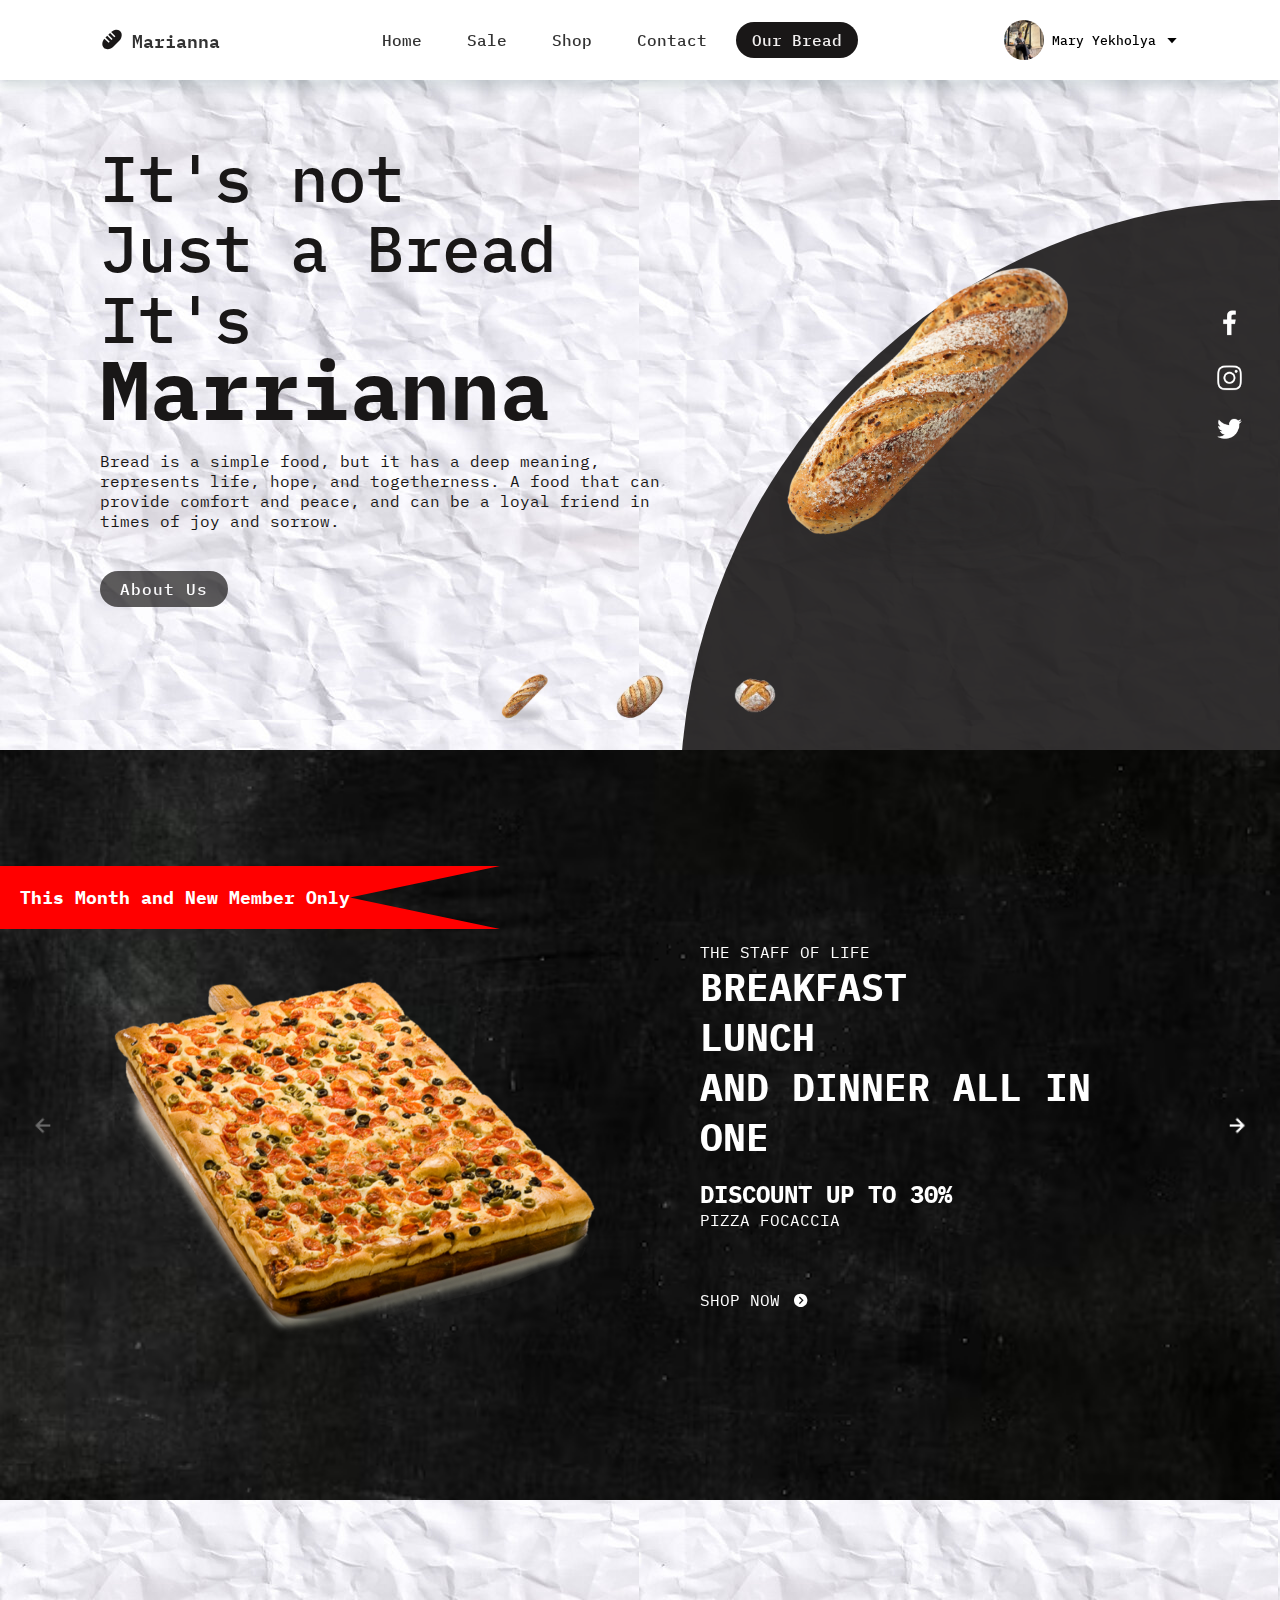
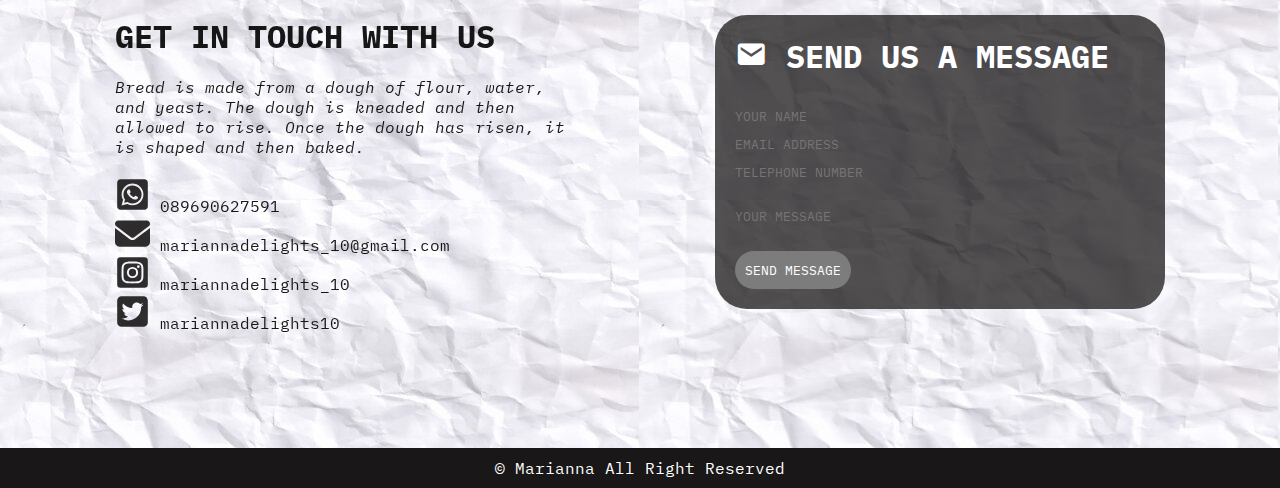
==== index.html @ 0a63a0da "Add files via upload" ====
<!--2372027 Mary Yekholya Simbolon-->
<!doctype html>
<html lang="en">
  <head>
    <meta charset="utf-8">
    <meta name="viewport" content="width=device-width, initial-scale=1">
    <title>Marianna's Bakery Shop</title>
    <link rel="stylesheet" href="home.css">
    <!--Link Icon-->
    <link rel="stylesheet" href="https://cdn.jsdelivr.net/npm/boxicons@latest/css/boxicons.min.css">
    <!--Link Swipper-->
    <link rel="stylesheet" href="https://cdn.jsdelivr.net/npm/swiper@11/swiper-bundle.min.css" />
  </head>
  <body>
<!--referensi coding https://www.youtube.com/watch?v=91Q6RvKvd7o&list=WL&index=4 https://youtu.be/qFVVCaOe6z8?si=NWwq6sIQMtYSYMHK-->
<!--sumber gambar dan informasi https://www.pngegg.com/ https://bard.google.com/-->

<!--navbar-->
<header>
  <a href="index.html" class="logo"><i class='bx bxs-baguette' ></i></i>Marianna</a>
  <div class="bx bx-menu" id="menu-icon"></div>
  <ul class="navbar">
    <li><a href="index.html">Home</a></li>
    <li><a href="#sale">Sale</a></li>
    <li><a href="shop.html">Shop</a></li>
    <li><a href="#contact">Contact</a></li>
    <li><a href="about.html" class="home-active">Our Bread</a></li>
  </ul>
  <div class="profile">
    <img src="images/profile.jpg" alt="">
    <span>Mary Yekholya</span>
    <i class='bx bx-caret-down' ></i>
    
  </div>
</header>
<!--navbar end-->

<!--section 1-->
<section class="hohom">
  <div class="circle"></div>
  <div class="content">
    <div class="textBox">
      <h2>It's not <br>Just a Bread<br>It's <span>Marrianna</span></h2>
      <p>Bread is a simple food, but it has a deep meaning, represents life, hope, and togetherness.
        A food that can provide comfort and peace, and can be a loyal friend in times of joy and sorrow.</p>
        <a href="about.html">About Us</a>
    </div>
    <div class="imgBox">
      <img src="images/Roti1.png" class="marianna">
    </div>
  </div>
  <ul class="thumb">
    <li><img src="images/thumb1.png" onclick="imgSlider('images/Roti1.png');changeCircleColor('#191717')"></li>
    <li><img src="images/thumb2.png" onclick="imgSlider('images/Roti2.png');changeCircleColor('#7D7C7C')"></li>
    <li><img src="images/thumb3.png" onclick="imgSlider('images/Roti3.png');changeCircleColor('#CCC8AA')"></li>
  </ul>
  <ul class="sosmed">
    <li><a href="#"><img src="images/facebook.png"></a> </li>
    <li><a href="#"><img src="images/instagram.png"></a> </li>
    <li><a href="#"><img src="images/twitter.png"></a> </li>
  </ul>
</section>
<!--section 1 end-->

<!--section 2-->
<section class="home swiper" id="sale">
  <h1 class="discount">This Month and New Member Only</h1>
  <div class="swiper-wrapper">
    <!--1-->
    <div class="swiper-slide container">
      <div class="swiper-slide container">
        <div class="home-img">
          <img src="images/sale1.png">
        </div>
        <div class="home-text">
          <p>The staff of life</p>
          <h1>Breakfast<br>lunch<br>and dinner all in one</h1>
          <h2>Discount Up to 30%</h2>
          <p>Pizza Focaccia</p><br><br><br>
          <a href="shop.html" class="bton">Shop Now<i class='bx bxs-chevron-right-circle'></i></a>
        </div>
      </div>
    </div>
    <!--2-->
    <div class="swiper-slide container">
      <div class="swiper-slide container">
        <div class="home-img">
          <img src="images/sale2.png">
        </div>
        <div class="home-text">
          <p>The staff of life</p>
          <h1>Breakfast<br>lunch<br>and dinner all in one</h1>
          <h2>Discount Up to 50%</h2>
          <p>Simit Bagel Cheese</p><br><br><br>
          <a href="shop.html" class="bton">Shop Now<i class='bx bxs-chevron-right-circle'></i></a>
        </div>
      </div>
    </div>
    <!--3-->
    <div class="swiper-slide container">
      <div class="swiper-slide container">
        <div class="home-img">
          <img src="images/sale3.png">
        </div>
        <div class="home-text">
          <p>The staff of life</p>
          <h1>Breakfast<br>lunch<br>and dinner all in one</h1>
          <h2>Discount Up to 35%</h2>
          <p>Ham&Cheese Ciabatta</p><br><br><br>
          <a href="shop.html" class="bton">Shop Now<i class='bx bxs-chevron-right-circle'></i></i></a>
        </div>
      </div>
    </div>
  </div>
  <div class="swiper-button-next"></div>
  <div class="swiper-button-prev"></div>
</section>
<!--Link Js Swiper-->
<script src="https://cdn.jsdelivr.net/npm/swiper@11/swiper-bundle.min.js"></script>
<!--section 2 end-->

<!--footer-->
<footer id="contact">
  <div id="list-contact">
    <h1>
      GET IN TOUCH WITH US
    </h1><br>
    <p class="p">
      Bread is made from a dough of flour, water, and yeast. The dough is kneaded and then allowed to rise. Once the dough has risen, it is shaped and then baked.
    </P><br>
    <p>
      <svg xmlns="http://www.w3.org/2000/svg" height="1em" viewBox="0 0 448 512"><path d="M224 122.8c-72.7 0-131.8 59.1-131.9 131.8 0 24.9 7 49.2 20.2 70.1l3.1 5-13.3 48.6 49.9-13.1 4.8 2.9c20.2 12 43.4 18.4 67.1 18.4h.1c72.6 0 133.3-59.1 133.3-131.8 0-35.2-15.2-68.3-40.1-93.2-25-25-58-38.7-93.2-38.7zm77.5 188.4c-3.3 9.3-19.1 17.7-26.7 18.8-12.6 1.9-22.4.9-47.5-9.9-39.7-17.2-65.7-57.2-67.7-59.8-2-2.6-16.2-21.5-16.2-41s10.2-29.1 13.9-33.1c3.6-4 7.9-5 10.6-5 2.6 0 5.3 0 7.6.1 2.4.1 5.7-.9 8.9 6.8 3.3 7.9 11.2 27.4 12.2 29.4s1.7 4.3.3 6.9c-7.6 15.2-15.7 14.6-11.6 21.6 15.3 26.3 30.6 35.4 53.9 47.1 4 2 6.3 1.7 8.6-1 2.3-2.6 9.9-11.6 12.5-15.5 2.6-4 5.3-3.3 8.9-2 3.6 1.3 23.1 10.9 27.1 12.9s6.6 3 7.6 4.6c.9 1.9.9 9.9-2.4 19.1zM400 32H48C21.5 32 0 53.5 0 80v352c0 26.5 21.5 48 48 48h352c26.5 0 48-21.5 48-48V80c0-26.5-21.5-48-48-48zM223.9 413.2c-26.6 0-52.7-6.7-75.8-19.3L64 416l22.5-82.2c-13.9-24-21.2-51.3-21.2-79.3C65.4 167.1 136.5 96 223.9 96c42.4 0 82.2 16.5 112.2 46.5 29.9 30 47.9 69.8 47.9 112.2 0 87.4-72.7 158.5-160.1 158.5z"/></svg>
      <span>089690627591</span>
    </p>
    <p>
      <svg xmlns="http://www.w3.org/2000/svg" height="1em" viewBox="0 0 512 512"><path d="M48 64C21.5 64 0 85.5 0 112c0 15.1 7.1 29.3 19.2 38.4L236.8 313.6c11.4 8.5 27 8.5 38.4 0L492.8 150.4c12.1-9.1 19.2-23.3 19.2-38.4c0-26.5-21.5-48-48-48H48zM0 176V384c0 35.3 28.7 64 64 64H448c35.3 0 64-28.7 64-64V176L294.4 339.2c-22.8 17.1-54 17.1-76.8 0L0 176z"/></svg>
      <img src>mariannadelights_10@gmail.com
    </p>
    <p>
      <svg xmlns="http://www.w3.org/2000/svg" height="1em" viewBox="0 0 448 512"><path d="M224,202.66A53.34,53.34,0,1,0,277.36,256,53.38,53.38,0,0,0,224,202.66Zm124.71-41a54,54,0,0,0-30.41-30.41c-21-8.29-71-6.43-94.3-6.43s-73.25-1.93-94.31,6.43a54,54,0,0,0-30.41,30.41c-8.28,21-6.43,71.05-6.43,94.33S91,329.26,99.32,350.33a54,54,0,0,0,30.41,30.41c21,8.29,71,6.43,94.31,6.43s73.24,1.93,94.3-6.43a54,54,0,0,0,30.41-30.41c8.35-21,6.43-71.05,6.43-94.33S357.1,182.74,348.75,161.67ZM224,338a82,82,0,1,1,82-82A81.9,81.9,0,0,1,224,338Zm85.38-148.3a19.14,19.14,0,1,1,19.13-19.14A19.1,19.1,0,0,1,309.42,189.74ZM400,32H48A48,48,0,0,0,0,80V432a48,48,0,0,0,48,48H400a48,48,0,0,0,48-48V80A48,48,0,0,0,400,32ZM382.88,322c-1.29,25.63-7.14,48.34-25.85,67s-41.4,24.63-67,25.85c-26.41,1.49-105.59,1.49-132,0-25.63-1.29-48.26-7.15-67-25.85s-24.63-41.42-25.85-67c-1.49-26.42-1.49-105.61,0-132,1.29-25.63,7.07-48.34,25.85-67s41.47-24.56,67-25.78c26.41-1.49,105.59-1.49,132,0,25.63,1.29,48.33,7.15,67,25.85s24.63,41.42,25.85,67.05C384.37,216.44,384.37,295.56,382.88,322Z"/></svg>
      <img src>mariannadelights_10
    </p>
    <p>
      <svg xmlns="http://www.w3.org/2000/svg" height="1em" viewBox="0 0 448 512"><path d="M64 32C28.7 32 0 60.7 0 96V416c0 35.3 28.7 64 64 64H384c35.3 0 64-28.7 64-64V96c0-35.3-28.7-64-64-64H64zM351.3 199.3v0c0 86.7-66 186.6-186.6 186.6c-37.2 0-71.7-10.8-100.7-29.4c5.3 .6 10.4 .8 15.8 .8c30.7 0 58.9-10.4 81.4-28c-28.8-.6-53-19.5-61.3-45.5c10.1 1.5 19.2 1.5 29.6-1.2c-30-6.1-52.5-32.5-52.5-64.4v-.8c8.7 4.9 18.9 7.9 29.6 8.3c-9-6-16.4-14.1-21.5-23.6s-7.8-20.2-7.7-31c0-12.2 3.2-23.4 8.9-33.1c32.3 39.8 80.8 65.8 135.2 68.6c-9.3-44.5 24-80.6 64-80.6c18.9 0 35.9 7.9 47.9 20.7c14.8-2.8 29-8.3 41.6-15.8c-4.9 15.2-15.2 28-28.8 36.1c13.2-1.4 26-5.1 37.8-10.2c-8.9 13.1-20.1 24.7-32.9 34c.2 2.8 .2 5.7 .2 8.5z"/></svg>
      <img src>mariannadelights10
    </p>
  </div>
  <div id="message">
    <form>
      <h1 class="h1">
      <span><i class='bx bxs-envelope' style='color: #fff;' ></i></span>
      SEND US A MESSAGE
      </h1>
      <input type="text" placeholder="YOUR NAME" class="text">
      <input type="text" placeholder="EMAIL ADDRESS" class="text">
      <input type="number" placeholder="TELEPHONE NUMBER" class="text">
      <input type="text" placeholder="YOUR MESSAGE" class="yourmessage">
      <input type="submit" value="SEND MESSAGE" class="sendmessage">
    </form>
  </div>
</footer>
<!--footer end-->
  <!--Copyright-->
  <div class="copyright">
    <p>
      &copy; Marianna All Right Reserved
    </p>
  </div>
  <!--Copyright end-->
<!--Link Js-->
<script src="home.js"></script>
  </body>
</html>
---- home.css ----
/*2372027 Mary Yekholya Simbolon*/
@import url('https://fonts.googleapis.com/css2?family=IBM+Plex+Mono:wght@100;400&display=swap');

*{
    margin: 0;
    padding: 0;
    list-style: none;
    text-decoration: none;
    box-sizing: border-box;
    scroll-padding-top: 2rem;
    scroll-behavior: smooth;
    --s1--1--:#fff;
    --s1--2--:#191717;
    --s1--3--:#7D7C7C;
    --s1--4--:#CCC8AA;
    --s1--5--:#F1EFEF;
    --s1--6--:#333;
    font-family: 'IBM Plex Mono', monospace;
}

img {
    width: 100%;
    height: auto;
}

body {
    background: url(images/background1.jpg);
}

::-webkit-scrollbar {
    width: 0.35rem;
    background: var(--s1--5--);
}

::-webkit-scrollbar-thumb {
    width: 0.35rem;
    background: var(--s1--2--);
    border-radius: 5rem;
}

/*header*/
header {
    position: fixed;
    width: 100%;
    top: 0;
    right: 0;
    z-index: 1000;
    display: flex;
    align-items: center;
    justify-content: space-between;
    background-color: var(--s1--1--);
    box-shadow: 0 8px 11px rgb(14 55 54 / 15%);
    padding: 20px 100px;
    transition: 0.5s;
}

.profile {
    display: flex;
    align-items: center;
    column-gap: 0.5rem;
    cursor: pointer;
}

.profile img {
    width: 40px;
    height: 40px;
    object-fit: cover;
    object-position: center;
    border-radius: 50%;
}

.profile span {
    font-size: 13px;
    font-weight: 500;
}

.logo {
    display: flex;
    align-items: center;
    font-size: 1.1rem;
    font-weight: 600;
    color: var(--s1--6--);
    column-gap: 0.5rem;
}

.logo .bx {
    font-size: 24px;
    color: var(--s1--2--);
}

.navbar {
    display: flex;
    column-gap: 0.8rem;
}

.navbar a {
    font-size: 1rem;
    font-weight: 500;
    color: var(--s1--6--);
    padding: 0.5rem 1rem;
    transition: 0.8s;
}

.navbar a:hover {
    color: var(--s1--1--);
    transition: 0.8s;
    background-color:  var(--s1--4--);
    border-radius: 5rem;
}

.navbar .home-active {
    background-color:  var(--s1--2--);
    border-radius: 5rem;
    color: var(--s1--5--);
}

.navbar .home-active:hover {
    background-color:  var(--s1--4--);
    color: var(--s1--1--);
    transition: 0.8s;
}

#menu-icon {
    font-size: 24px;
    cursor: pointer;
    z-index: 10001;
    display: none;
}
/*header end*/

/*section 1*/
.hohom {
    position: relative;
    width: 100%;
    height: 750px;
    padding: 100px;
    display: flex;
    justify-content: space-between;
    align-items: center;
}
.hohom .content {
    position: relative;
    width: 100%;
    display: flex;
    justify-content: space-between;
    align-items: center;
    min-width: 50px;
}

.content .textBox {
    position: relative;
    max-width: 600px;
    min-width: 100px;
}

.content .textBox h2 {
    color:var(--s1--2--);
    font-size: 4em;
    line-height: 1.1em;
    font-weight: 500;
}

.content .textBox h2 span {
    color: var(--s1--2--);
    font-size: 1.3em;
    font-weight: 900;
}

.content .textBox p {
    padding-top: 20px;
    color: var(--s1--2--);
}

.content .textBox a {
    display: inline-block;
    margin-top: 40px;
    padding: 8px 20px;
    background: var(--s1--2--);
    color: var(--s1--1--);
    border-radius: 40px;
    font-weight: 500;
    letter-spacing: 1px;
    text-decoration: none;
    transition: 0.8s;
    opacity: 0.7;
}

.content .textBox a:hover {
    background-color: var(--s1--4--);
    color: var(--s1--1--);
}

.content .imgBox {
    width: 700px;
    display: flex;
    justify-content: flex-end;
    padding-right: 20px;
    margin-top: 100px;
}

.content .imgBox img {
    max-width: 500px;
}

.thumb {
    position: absolute;
    left: 50%;
    bottom: 20px;
    transform: translateX(-50%);
    display: flex;
}

.thumb li {
    list-style: none;
    display: inline-block;
    margin: 0 20px;
    cursor: pointer;
    transition: 0.5s;
}

.thumb li:hover {
transform: translateY(-15px);
}

.thumb li img {
    max-width: 75px;
}

.sosmed {
    position: absolute;
    top: 50%;
    right: 30px;
    transform: translateY(-50%);
    display: flex;
    justify-content: center;
    align-items: center;
    flex-direction: column;
}

.sosmed li {
    list-style: none;
}

.sosmed li a {
    display: inline-block;
    margin: 5px 0;
    transform: scale(0.6);
    filter: invert(1);
}

.hohom .circle {
    position: absolute;
    top: 0;
    left: 0;
    width: 100%;
    height: 100%;
    background: var(--s1--2--);
    clip-path: circle(600px at right 800px);
    opacity: 0.9;
}
/*section 1 end*/

/*section 2*/
section.home {
    padding: 4.5rem 0 1.5rem;
    height: 750px;
    background:url(images/background.avif);
    background-repeat: no-repeat;
    background-size: 100% auto;
    background-position: center;
}

section.home .swiper-slide {
    display: flex;
    flex-direction: row;    
}

.container {
    width: 100%;
}

.swiper-wrappers {
    width: 100%;
    height: 600px;
}

.home-text {
    width: 50%;
    font-weight: 400;
    text-transform: uppercase;
    color: var(--s1--1--);
    margin: 50px;
    margin-left: 30px;
    padding: 70px;
}

.home-img {
    width: 50%;
}

.home-img img {
    width: 500px;
    height: 100%;
    object-fit:contain;
    margin-left: 100px;
}

.home-text span{
    padding: 0 150px;
}

.home-text h1 {
    font-size: 2.4rem;
    font-weight: 700;
    margin-bottom: 1rem;
}

.home-text a {
    color: var(--s1--1--);
    font-weight: 400;
    max-width: 160px;
    transition: 0.8s;
}

.home-text a:hover {
    color: var(--s1--1--);
    transform: translateX(10px);
}

.swiper-button-next {
    background: url(images/right.png);
    background-repeat: no-repeat;
    background-size: 100% auto;
    background-position: center;
    margin-right: 20px;
    width: 100px;
}

.swiper-button-next::after {
    display: none;
}

.swiper-button-prev {
    background: url(images/left.png);
    background-repeat: no-repeat;
    background-size: 100% auto;
    background-position: center;
    margin-left: 20px;
    width: 100px;
}

.swiper-button-prev::after {
    display: none;
}

.bton {
    color: var(--s1--2--);
    font-weight: 400;
    display: flex;
    align-items: center;
    column-gap: 0.8rem;
    max-width: 160px;
}

.discount {
    position: absolute;
    top: 1rem;
    left: 0;
    background-color: red;
    color: var(--s1--1--);
    padding: 20px 150px 20px 20px;
    clip-path: polygon(100% 0%, 70% 50%, 100% 100%, 0% 100%, 0% 50%, 0 0);
    font-size: 1.1em;
    font-weight: 900;
    margin-top: 100px;
}
/*Section 2 end*/

/*footer*/
footer svg {
    width: 35px;
    height: 35px;
    fill: var(--s1--2--);
}

#contact {
    display: flex;
    flex-direction: row;
    padding: 40px;
}

#list-contact {
    flex: 50%;
    padding: 75px;
    border-radius: 5rem;
    opacity: 0.9;
}

.p {
    font-size: medium;
    font-style: italic;
}

.h1 {
    padding-bottom: 20px;
}

#message {
    flex: 50%;
    padding: 75px;
    border-radius: 5rem;
}

#message form {
    padding: 20px;
    background-color: rgb(25 23 23 / 75%);
    border-radius: 2rem;
    color: var(--s1--1--);
}

.text {
    min-width: 100%;
    margin-top: 10px;
    background: transparent;
    border: none;
    outline: invert;
    color: var(--s1--1--);
}

.yourmessage {
    height: 50px;
    min-width: 100%;
    margin-top: 10px;
    background: transparent;
    border: none;
    outline: invert;
    color: var(--s1--1--);
}

.sendmessage {

    color: var(--s1--1--);
    background-color: var(--s1--3--);
    margin-top: 10px;
    border: none;
    border-radius: 1.5rem;
    padding: 10px;
    font-style: bold;
}

.sendmessage:hover {
    background-color: var(--s1--5--);
    color: var(--s1--2--);
    transition: 0.8s;
}

.copyright {
    padding: 10px;
    text-align: center;
    background-color: var(--s1--2--);
    color: var(--s1--1--);
}
/*footer end*/

/*making responsive*/
@media (max-width: 1250px) {
    .hohom .circle {
        clip-path: circle(550px at right 800px);
    }
}
@media (max-width: 1170px) {
    .hohom .circle {
        clip-path: circle(500px at right 800px);
    }
}
@media (max-width: 1080px) {
    header {
        padding: 18px 60px;
    }
    .home-text {
        padding: 0 100;
    }
    .container img {
        right: 100px;
    }
    .hohom .circle {
        clip-path: circle(450px at right 800px);
    }
    
}

@media (max-width: 991px) {
    header {
        padding: 18px 4%;
    }
    section {
        padding: 50px 4%;
    }
    .home-text h1 {
        font-size: 2rem;
    }
    .home-text {
        padding: 0 5%;
    }
    .swiper-button-next,
    .swiper-button-prev {
        margin: 0;
    }
    .content .textBox h2 {
        font-size: 3.7em;
    }
    .content .textBox h2 span {
        font-size: 1em;
    }
    .content .textBox p {
        font-size: 0.8rem;
    }
    .content .textBox a {
        font-size: 1rem;
        margin-top: 40px;
        padding: 7px 18px;
    }
}

@media (max-width: 852px) {
    header {
        padding: 12px 4%;
    }
    #menu-icon {
        display: initial;
    }
    .navbar {
        position: absolute;
        top: -570px;
        left: 0;
        right: 0;
        display: flex;
        flex-direction: column;
        background: var(--s1--1--);
        box-shadow: 4px 4px 0 4px rgb(14 55 54 / 15%);
        transition: 0.2s all linear;
        text-align: left;
    }
    .navbar a {
        padding: 1rem;
        margin: 1rem;
        display: block;
    }
    .navbar a:hover,
    .navbar .home-active {
        border-radius: 00.5rem;
        color: var(--s1--1--);
    }
    .navbar.active {
        top: 100%;
    }
    .home-text h1 {
        font-size: 1.7rem;
    }
    .container img {
        width: 390px;
    }
    .bton {
        padding: 0.6rem 1.2rem;
    }
    .product-container {
        grid-template-columns: repeat(auto-fit, minmax(244px, auto));
    }
}
@media (max-width: 712px) {
    .container img {
        right: 20px;
    }
    .heading h1 {
        font-size: 1.2rem;
    }
    .bton {
        max-width: 164px;

    }
    .content .textBox h2 {
        font-size: 2.9em;
    }
    .content .textBox h2 span {
        font-size: 0.8em;
    }
    .content .textBox p {
        font-size: 0.6rem;
    }
    .content .textBox a {
        font-size: 0.7rem;
    }
}
@media (max-width: 642px) {
    .container img {
        right: 0;
        width: 370px;
    }
}
@media (max-width: 546px) {
    .container img {
        right: 0;
        width: 370px;
        height: 820px;
        object-fit: contain;
    }
}
@media (max-width: 370px) {
    .logo {
        font-size: 1rem;
    }
    .profile img {
        width: 30px;
        height: 30px;
    }
    .profile span {
        font-size: 10px;
    }
    .home-text {
        padding-bottom: 17rem;
    }
    .home-text span {
        font-size: 0.8rem;
    }
    .home-text h1 {
        font-size: 1.4rem;
    }
    .heading {
        flex-direction: column;
        text-align: center;
    }
    .heading .bton {
        margin-top: 1rem;
    }
    .categories-container {
        gap: 1.5rem;
    }
}
/*making responsive end*/
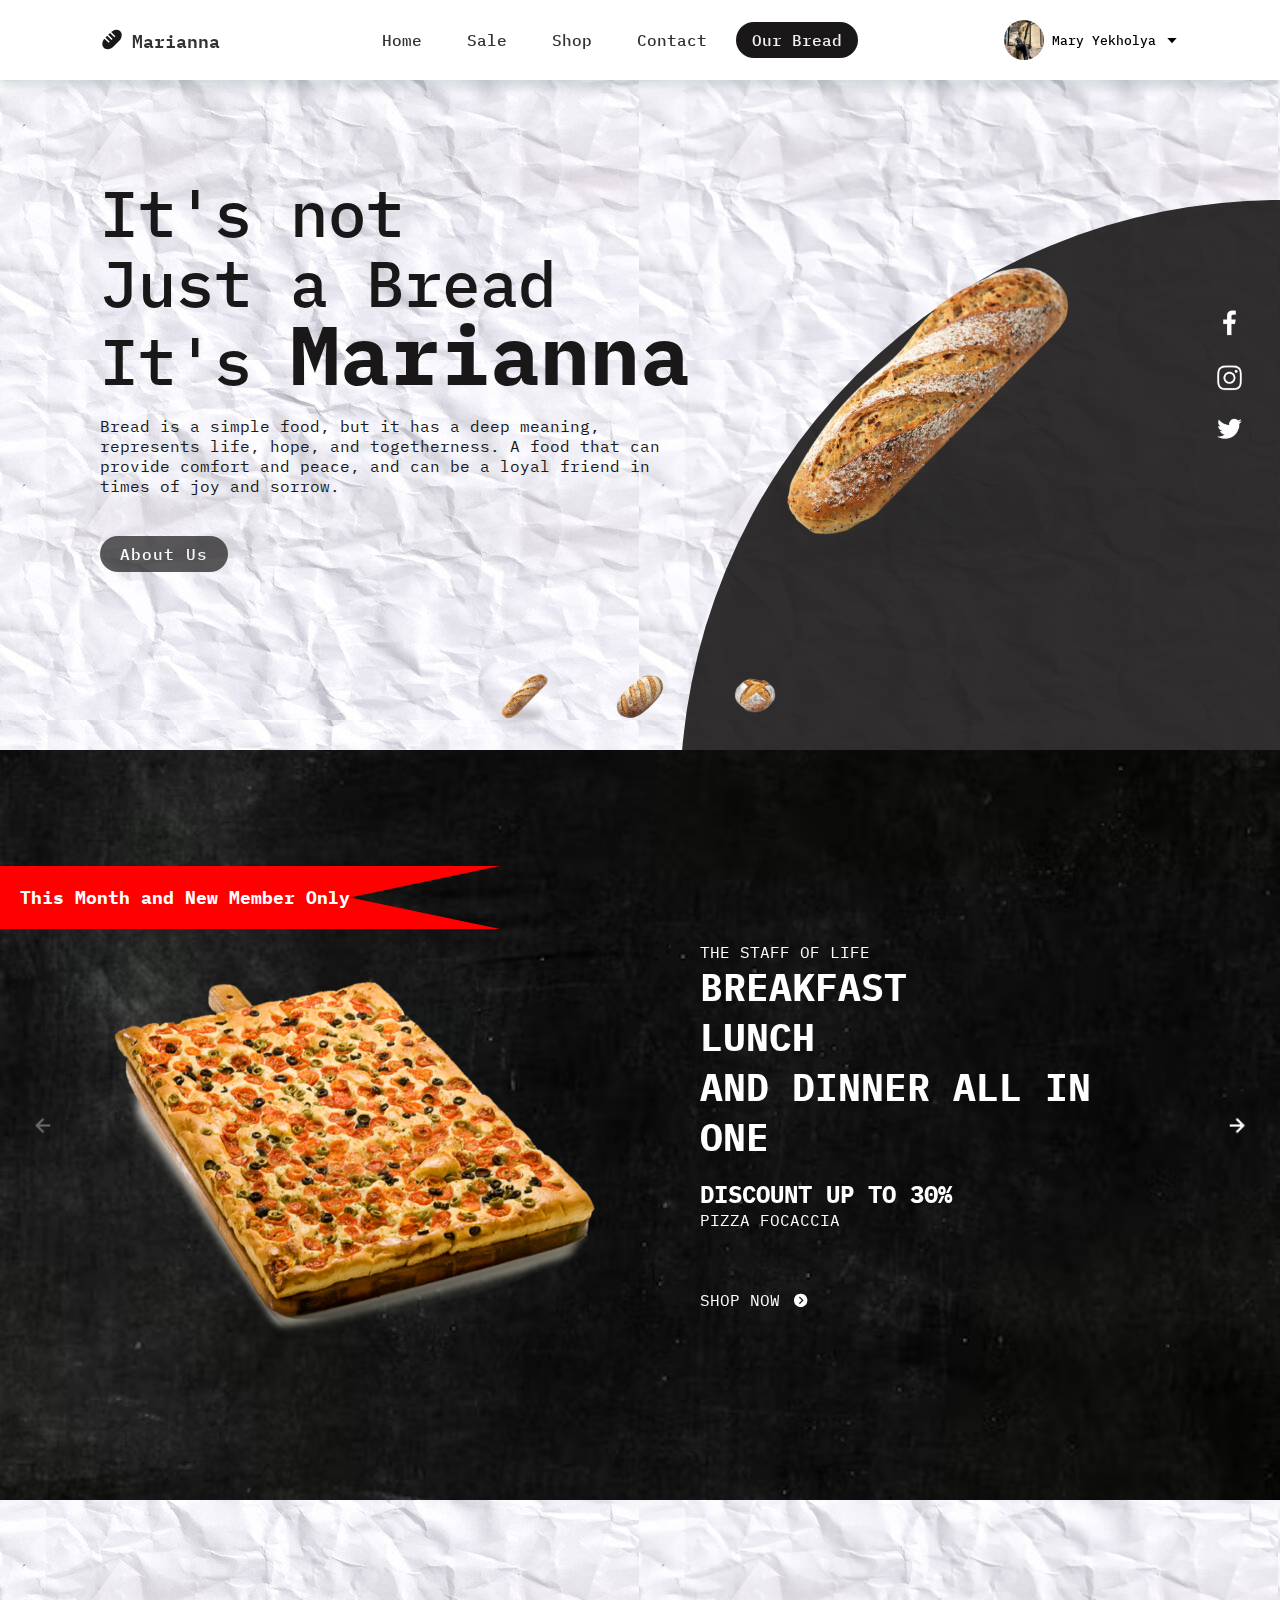
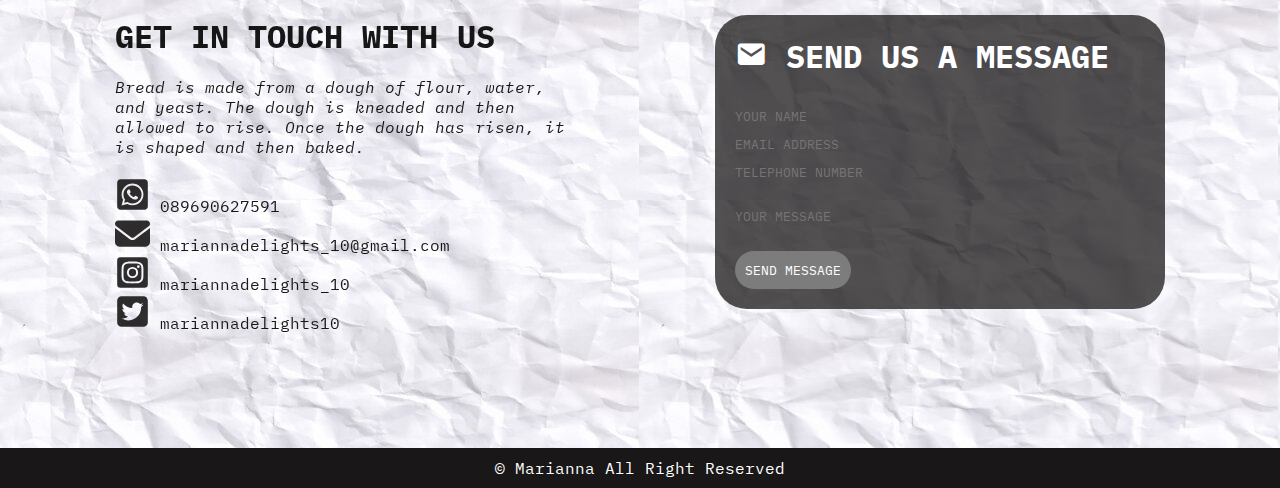
==== commit f5b72223: "Update index.html" ====
--- a/index.html
+++ b/index.html
@@ -40,7 +40,7 @@
   <div class="circle"></div>
   <div class="content">
     <div class="textBox">
-      <h2>It's not <br>Just a Bread<br>It's <span>Marrianna</span></h2>
+      <h2>It's not <br>Just a Bread<br>It's <span>Marianna</span></h2>
       <p>Bread is a simple food, but it has a deep meaning, represents life, hope, and togetherness.
         A food that can provide comfort and peace, and can be a loyal friend in times of joy and sorrow.</p>
         <a href="about.html">About Us</a>
@@ -170,4 +170,4 @@
 <!--Link Js-->
 <script src="home.js"></script>
   </body>
-</html> +</html> 
